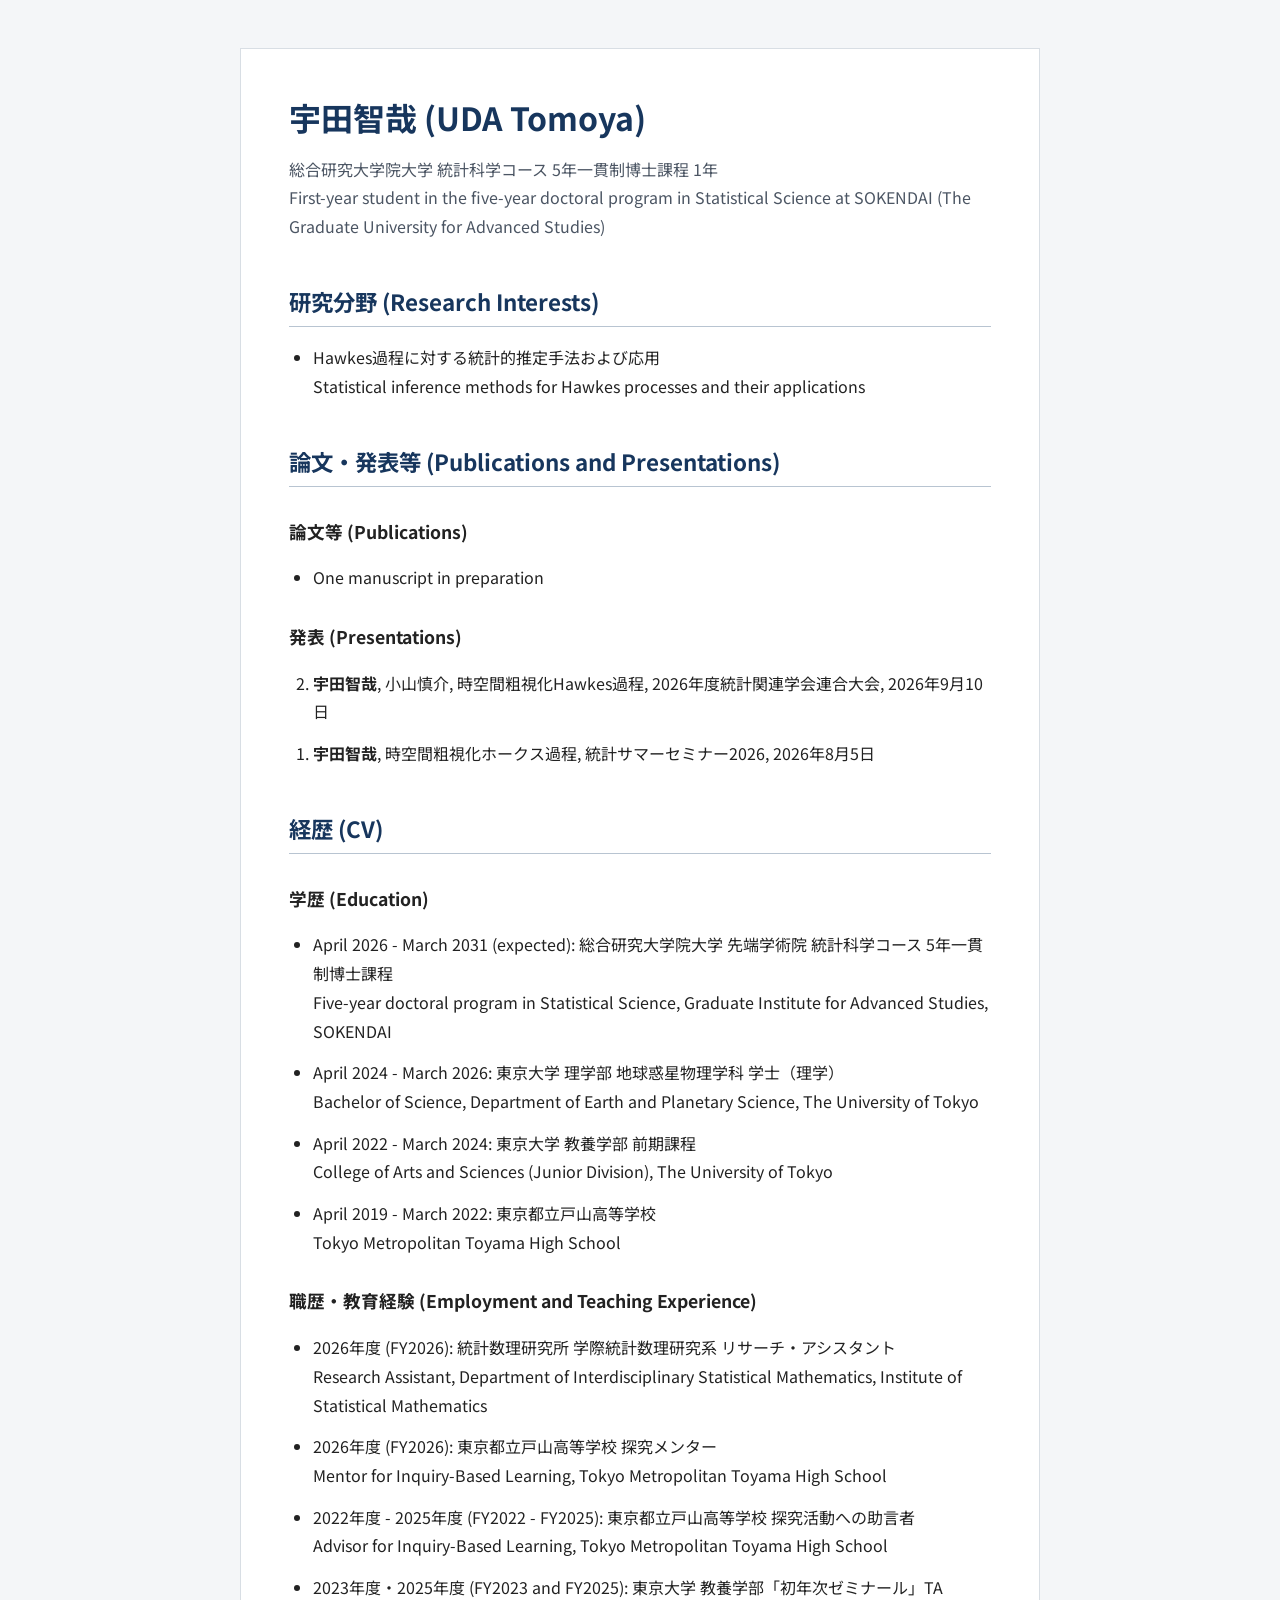
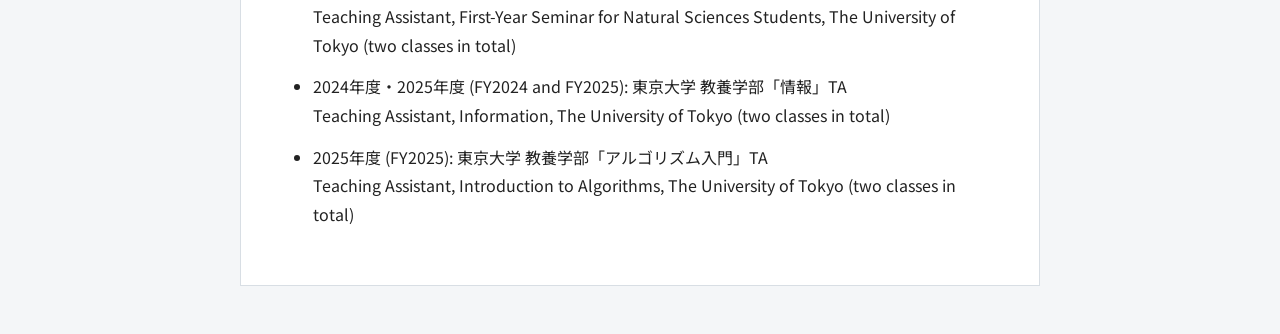
==== index.html @ 3a3ff89c "Create index.html" ====
<!DOCTYPE html>
<html lang="ja">
<head>
  <meta charset="UTF-8">
  <meta name="viewport" content="width=device-width, initial-scale=1.0">
  <title>宇田智哉 (UDA Tomoya)</title>
  <link rel="preconnect" href="https://fonts.googleapis.com">
  <link rel="preconnect" href="https://fonts.gstatic.com" crossorigin>
  <link href="https://fonts.googleapis.com/css2?family=Noto+Sans+JP:wght@400;700&amp;display=swap" rel="stylesheet">
  <style>
    * {
      box-sizing: border-box;
    }

    body {
      font-family: 'Noto Sans JP', sans-serif;
      margin: 0;
      color: #222;
      background: #f4f6f8;
      line-height: 1.8;
    }

    main {
      max-width: 800px;
      margin: 48px auto;
      padding: 40px 48px;
      background: #fff;
      border: 1px solid #d8dee4;
    }

    h1 {
      margin: 0;
      color: #17365d;
      font-size: 2rem;
    }

    h2 {
      margin-top: 2.5rem;
      margin-bottom: 1rem;
      padding-bottom: 0.3rem;
      color: #17365d;
      font-size: 1.4rem;
      border-bottom: 1px solid #b8c4d1;
    }

    h3 {
      margin-top: 1.8rem;
      margin-bottom: 0.5rem;
      font-size: 1.1rem;
    }

    .affiliation {
      margin-top: 0.5rem;
      color: #4b5563;
    }

    ul,
    ol {
      padding-left: 1.5rem;
    }

    li + li {
      margin-top: 0.8rem;
    }

    hr {
      display: none;
    }

    @media (max-width: 640px) {
      body {
        background: #fff;
      }

      main {
        margin: 0;
        padding: 28px 20px;
        border: 0;
      }

      h1 {
        font-size: 1.7rem;
      }
    }
  </style>
</head>
<body>
<main>
  <h1>宇田智哉 (UDA Tomoya)</h1>
  <p class="affiliation">
    総合研究大学院大学 統計科学コース 5年一貫制博士課程 1年<br>
    First-year student in the five-year doctoral program in Statistical Science at SOKENDAI (The Graduate University for Advanced Studies)
  </p>

  <hr>

  <h2>研究分野 (Research Interests)</h2>
  <ul>
    <li>
      Hawkes過程に対する統計的推定手法および応用<br>
      Statistical inference methods for Hawkes processes and their applications
    </li>
  </ul>

  <hr>

  <h2>論文・発表等 (Publications and Presentations)</h2>
  <h3>論文等 (Publications)</h3>
  <ul>
    <li>One manuscript in preparation</li>
  </ul>

  <h3>発表 (Presentations)</h3>
  <ol reversed>
    <li>
      <b>宇田智哉</b>, 小山慎介, 時空間粗視化Hawkes過程, 2026年度統計関連学会連合大会, 2026年9月10日
    </li>
    <li>
      <b>宇田智哉</b>, 時空間粗視化ホークス過程, 統計サマーセミナー2026, 2026年8月5日
    </li>
  </ol>

  <hr>

  <h2>経歴 (CV)</h2>
  <h3>学歴 (Education)</h3>
  <ul>
    <li>
      April 2026 - March 2031 (expected): 総合研究大学院大学 先端学術院 統計科学コース 5年一貫制博士課程<br>
      Five-year doctoral program in Statistical Science, Graduate Institute for Advanced Studies, SOKENDAI
    </li>
    <li>
      April 2024 - March 2026: 東京大学 理学部 地球惑星物理学科 学士（理学）<br>
      Bachelor of Science, Department of Earth and Planetary Science, The University of Tokyo
    </li>
    <li>
      April 2022 - March 2024: 東京大学 教養学部 前期課程<br>
      College of Arts and Sciences (Junior Division), The University of Tokyo
    </li>
    <li>
      April 2019 - March 2022: 東京都立戸山高等学校<br>
      Tokyo Metropolitan Toyama High School
    </li>
  </ul>

  <h3>職歴・教育経験 (Employment and Teaching Experience)</h3>
  <ul>
    <li>
      2026年度 (FY2026): 統計数理研究所 学際統計数理研究系 リサーチ・アシスタント<br>
      Research Assistant, Department of Interdisciplinary Statistical Mathematics, Institute of Statistical Mathematics
    </li>
    <li>
      2026年度 (FY2026): 東京都立戸山高等学校 探究メンター<br>
      Mentor for Inquiry-Based Learning, Tokyo Metropolitan Toyama High School
    </li>
    <li>
      2022年度 - 2025年度 (FY2022 - FY2025): 東京都立戸山高等学校 探究活動への助言者<br>
      Advisor for Inquiry-Based Learning, Tokyo Metropolitan Toyama High School
    </li>
    <li>
      2023年度・2025年度 (FY2023 and FY2025): 東京大学 教養学部「初年次ゼミナール」TA<br>
      Teaching Assistant, First-Year Seminar for Natural Sciences Students, The University of Tokyo (two classes in total)
    </li>
    <li>
      2024年度・2025年度 (FY2024 and FY2025): 東京大学 教養学部「情報」TA<br>
      Teaching Assistant, Information, The University of Tokyo (two classes in total)
    </li>
    <li>
      2025年度 (FY2025): 東京大学 教養学部「アルゴリズム入門」TA<br>
      Teaching Assistant, Introduction to Algorithms, The University of Tokyo (two classes in total)
    </li>
  </ul>
</main>
</body>
</html>
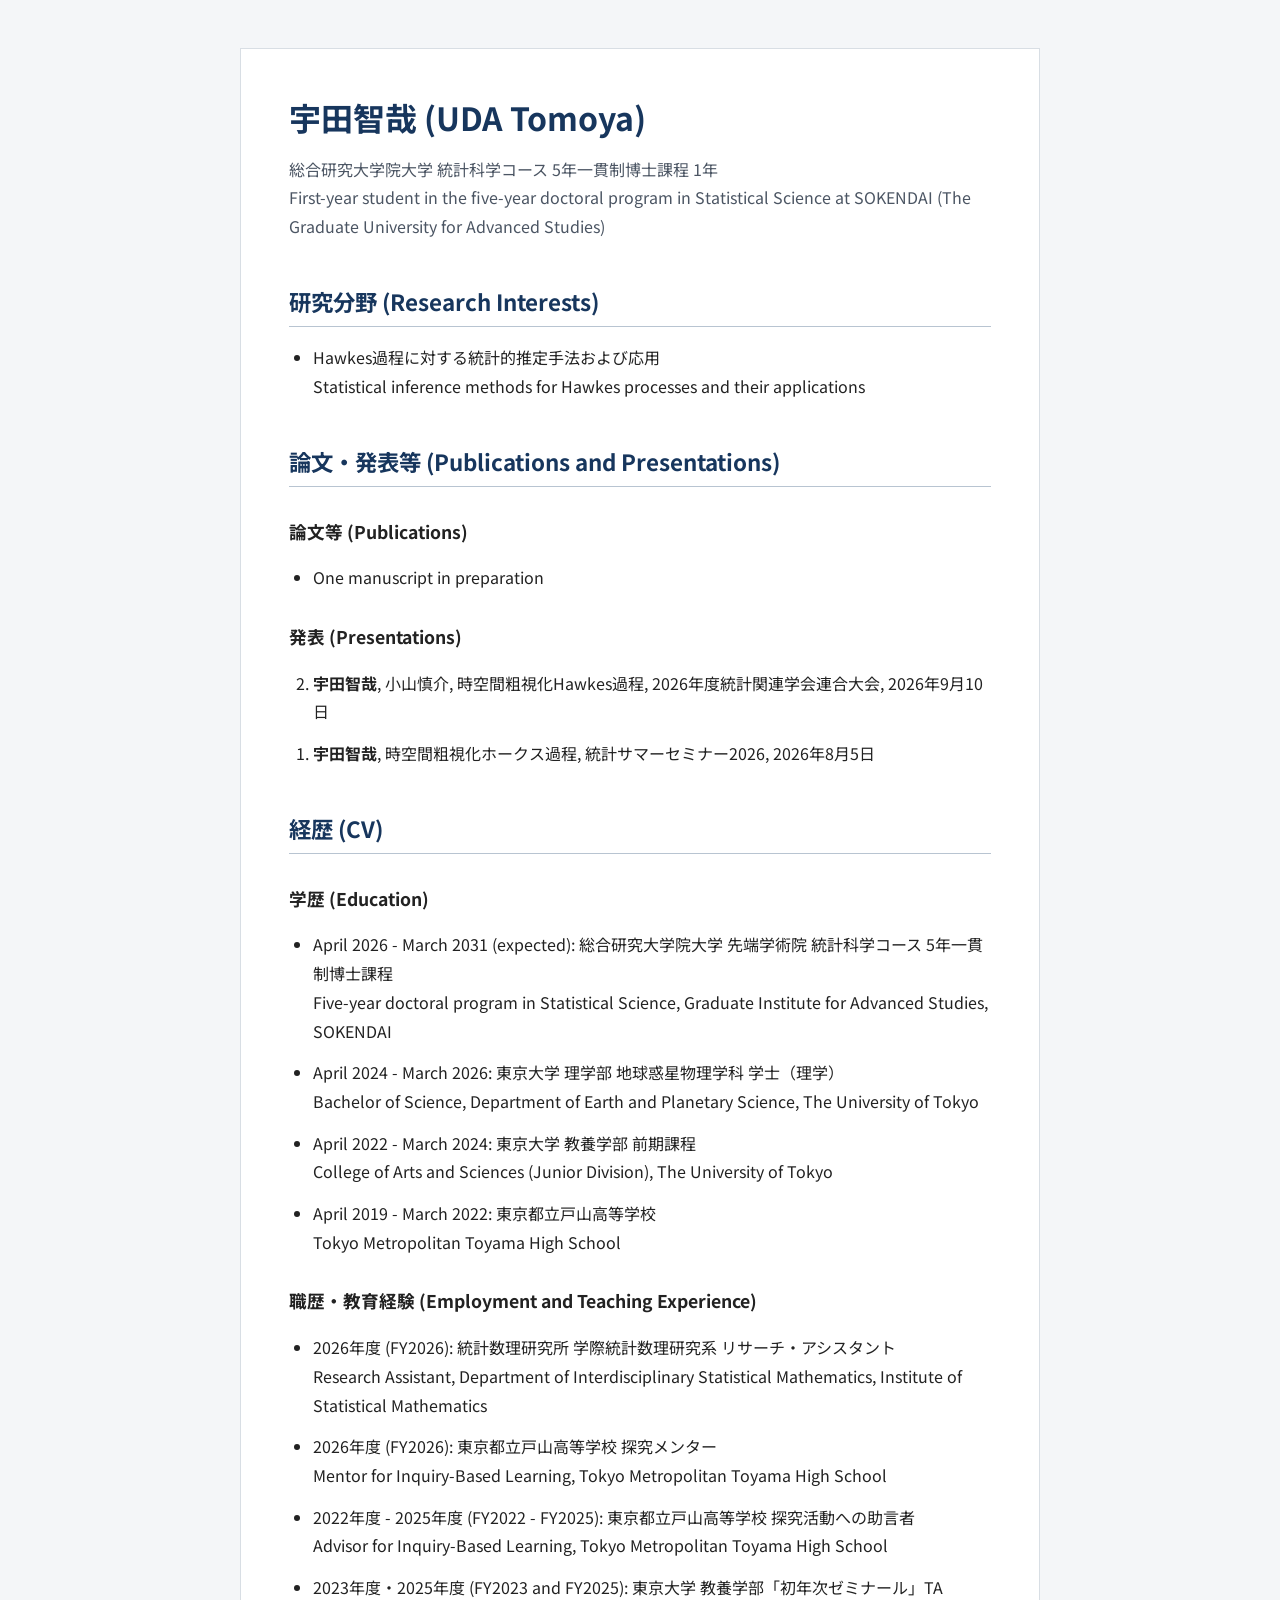
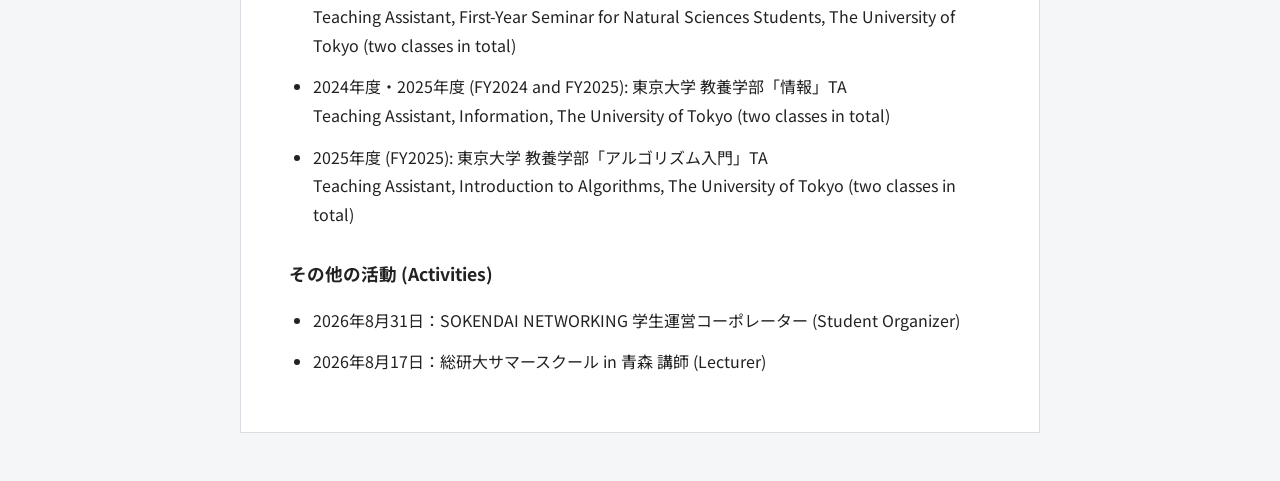
==== commit 61dc0779: "Add activities" ====
--- a/index.html
+++ b/index.html
@@ -170,6 +170,15 @@
       Teaching Assistant, Introduction to Algorithms, The University of Tokyo (two classes in total)
     </li>
   </ul>
+  <h3>その他の活動 (Activities)</h3>
+  <ul>
+    <li>
+      2026年8月31日：SOKENDAI NETWORKING 学生運営コーポレーター (Student Organizer)
+    </li>
+    <li>
+      2026年8月17日：総研大サマースクール in 青森 講師 (Lecturer)
+    </li>
+  </ul>
 </main>
 </body>
 </html>
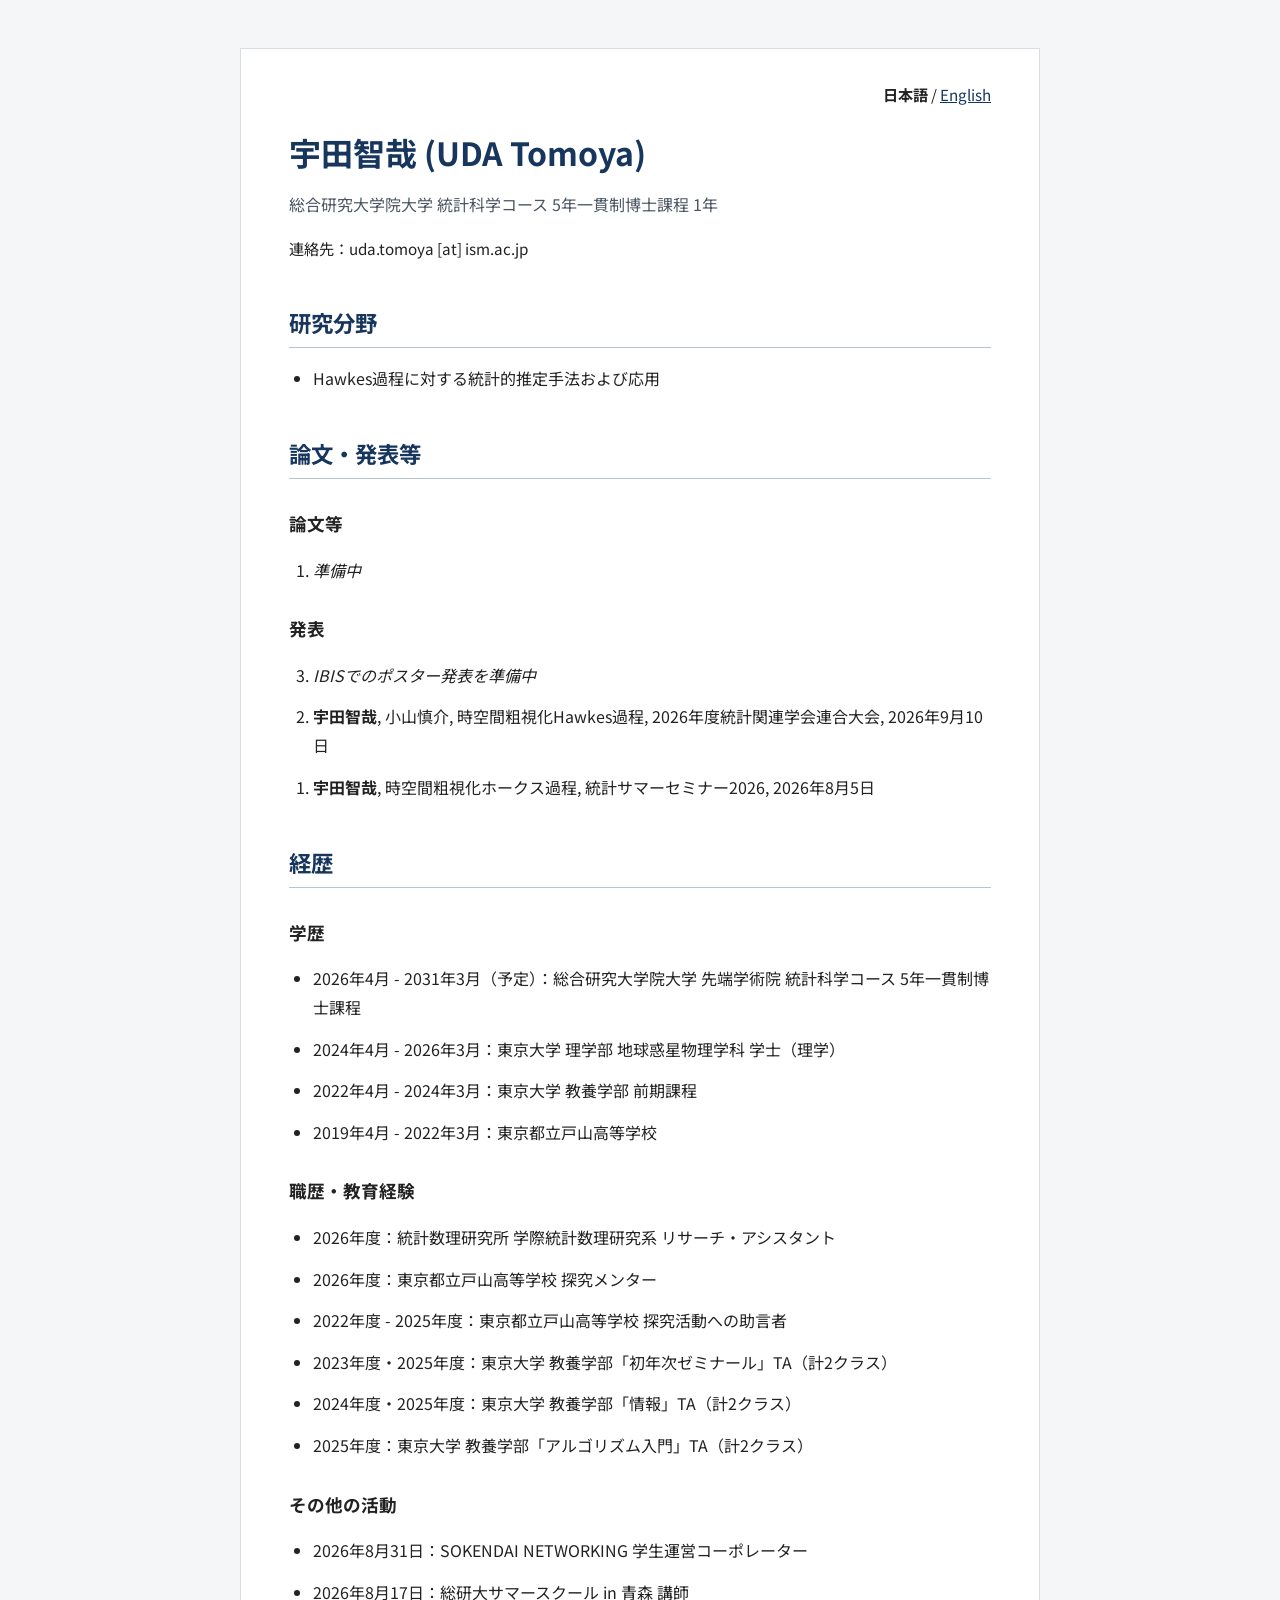
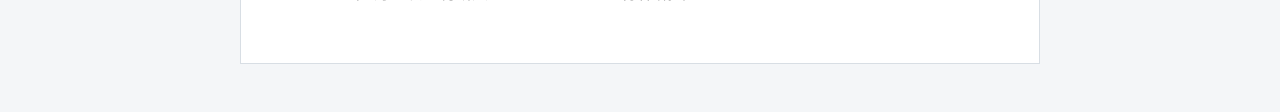
==== commit c490cccf: "Add Japanese and English pages" ====
--- a/index.html
+++ b/index.html
@@ -7,111 +7,40 @@
   <link rel="preconnect" href="https://fonts.googleapis.com">
   <link rel="preconnect" href="https://fonts.gstatic.com" crossorigin>
   <link href="https://fonts.googleapis.com/css2?family=Noto+Sans+JP:wght@400;700&amp;display=swap" rel="stylesheet">
-  <style>
-    * {
-      box-sizing: border-box;
-    }
-
-    body {
-      font-family: 'Noto Sans JP', sans-serif;
-      margin: 0;
-      color: #222;
-      background: #f4f6f8;
-      line-height: 1.8;
-    }
-
-    main {
-      max-width: 800px;
-      margin: 48px auto;
-      padding: 40px 48px;
-      background: #fff;
-      border: 1px solid #d8dee4;
-    }
-
-    h1 {
-      margin: 0;
-      color: #17365d;
-      font-size: 2rem;
-    }
-
-    h2 {
-      margin-top: 2.5rem;
-      margin-bottom: 1rem;
-      padding-bottom: 0.3rem;
-      color: #17365d;
-      font-size: 1.4rem;
-      border-bottom: 1px solid #b8c4d1;
-    }
-
-    h3 {
-      margin-top: 1.8rem;
-      margin-bottom: 0.5rem;
-      font-size: 1.1rem;
-    }
-
-    .affiliation {
-      margin-top: 0.5rem;
-      color: #4b5563;
-    }
-
-    ul,
-    ol {
-      padding-left: 1.5rem;
-    }
-
-    li + li {
-      margin-top: 0.8rem;
-    }
-
-    hr {
-      display: none;
-    }
-
-    @media (max-width: 640px) {
-      body {
-        background: #fff;
-      }
-
-      main {
-        margin: 0;
-        padding: 28px 20px;
-        border: 0;
-      }
-
-      h1 {
-        font-size: 1.7rem;
-      }
-    }
-  </style>
+  <link rel="stylesheet" href="style.css">
 </head>
 <body>
 <main>
+  <nav class="language-switch" aria-label="言語切り替え">
+    <span aria-current="page">日本語</span> / <a href="index_en.html" lang="en">English</a>
+  </nav>
+
   <h1>宇田智哉 (UDA Tomoya)</h1>
   <p class="affiliation">
-    総合研究大学院大学 統計科学コース 5年一貫制博士課程 1年<br>
-    First-year student in the five-year doctoral program in Statistical Science at SOKENDAI (The Graduate University for Advanced Studies)
+    総合研究大学院大学 統計科学コース 5年一貫制博士課程 1年
   </p>
+  <p class="contact">連絡先：uda.tomoya [at] ism.ac.jp</p>
 
   <hr>
 
-  <h2>研究分野 (Research Interests)</h2>
+  <h2>研究分野</h2>
   <ul>
-    <li>
-      Hawkes過程に対する統計的推定手法および応用<br>
-      Statistical inference methods for Hawkes processes and their applications
-    </li>
+    <li>Hawkes過程に対する統計的推定手法および応用</li>
   </ul>
 
   <hr>
 
-  <h2>論文・発表等 (Publications and Presentations)</h2>
-  <h3>論文等 (Publications)</h3>
-  <ul>
-    <li>One manuscript in preparation</li>
-  </ul>
+  <h2>論文・発表等</h2>
+  <h3>論文等</h3>
+  <ol reversed>
+    <li><i>準備中</i></li>
+  </ol>
 
-  <h3>発表 (Presentations)</h3>
+  <h3>発表</h3>
   <ol reversed>
+    <li>
+      <i>IBISでのポスター発表を準備中</i>
+    </li>
     <li>
       <b>宇田智哉</b>, 小山慎介, 時空間粗視化Hawkes過程, 2026年度統計関連学会連合大会, 2026年9月10日
     </li>
@@ -122,61 +51,52 @@
 
   <hr>
 
-  <h2>経歴 (CV)</h2>
-  <h3>学歴 (Education)</h3>
+  <h2>経歴</h2>
+  <h3>学歴</h3>
   <ul>
     <li>
-      April 2026 - March 2031 (expected): 総合研究大学院大学 先端学術院 統計科学コース 5年一貫制博士課程<br>
-      Five-year doctoral program in Statistical Science, Graduate Institute for Advanced Studies, SOKENDAI
+      2026年4月 - 2031年3月（予定）：総合研究大学院大学 先端学術院 統計科学コース 5年一貫制博士課程
     </li>
     <li>
-      April 2024 - March 2026: 東京大学 理学部 地球惑星物理学科 学士（理学）<br>
-      Bachelor of Science, Department of Earth and Planetary Science, The University of Tokyo
+      2024年4月 - 2026年3月：東京大学 理学部 地球惑星物理学科 学士（理学）
     </li>
     <li>
-      April 2022 - March 2024: 東京大学 教養学部 前期課程<br>
-      College of Arts and Sciences (Junior Division), The University of Tokyo
+      2022年4月 - 2024年3月：東京大学 教養学部 前期課程
     </li>
     <li>
-      April 2019 - March 2022: 東京都立戸山高等学校<br>
-      Tokyo Metropolitan Toyama High School
+      2019年4月 - 2022年3月：東京都立戸山高等学校
     </li>
   </ul>
 
-  <h3>職歴・教育経験 (Employment and Teaching Experience)</h3>
+  <h3>職歴・教育経験</h3>
   <ul>
     <li>
-      2026年度 (FY2026): 統計数理研究所 学際統計数理研究系 リサーチ・アシスタント<br>
-      Research Assistant, Department of Interdisciplinary Statistical Mathematics, Institute of Statistical Mathematics
+      2026年度：統計数理研究所 学際統計数理研究系 リサーチ・アシスタント
     </li>
     <li>
-      2026年度 (FY2026): 東京都立戸山高等学校 探究メンター<br>
-      Mentor for Inquiry-Based Learning, Tokyo Metropolitan Toyama High School
+      2026年度：東京都立戸山高等学校 探究メンター
     </li>
     <li>
-      2022年度 - 2025年度 (FY2022 - FY2025): 東京都立戸山高等学校 探究活動への助言者<br>
-      Advisor for Inquiry-Based Learning, Tokyo Metropolitan Toyama High School
+      2022年度 - 2025年度：東京都立戸山高等学校 探究活動への助言者
     </li>
     <li>
-      2023年度・2025年度 (FY2023 and FY2025): 東京大学 教養学部「初年次ゼミナール」TA<br>
-      Teaching Assistant, First-Year Seminar for Natural Sciences Students, The University of Tokyo (two classes in total)
+      2023年度・2025年度：東京大学 教養学部「初年次ゼミナール」TA（計2クラス）
     </li>
     <li>
-      2024年度・2025年度 (FY2024 and FY2025): 東京大学 教養学部「情報」TA<br>
-      Teaching Assistant, Information, The University of Tokyo (two classes in total)
+      2024年度・2025年度：東京大学 教養学部「情報」TA（計2クラス）
     </li>
     <li>
-      2025年度 (FY2025): 東京大学 教養学部「アルゴリズム入門」TA<br>
-      Teaching Assistant, Introduction to Algorithms, The University of Tokyo (two classes in total)
+      2025年度：東京大学 教養学部「アルゴリズム入門」TA（計2クラス）
     </li>
   </ul>
-  <h3>その他の活動 (Activities)</h3>
+
+  <h3>その他の活動</h3>
   <ul>
     <li>
-      2026年8月31日：SOKENDAI NETWORKING 学生運営コーポレーター (Student Organizer)
+      2026年8月31日：SOKENDAI NETWORKING 学生運営コーポレーター
     </li>
     <li>
-      2026年8月17日：総研大サマースクール in 青森 講師 (Lecturer)
+      2026年8月17日：総研大サマースクール in 青森 講師
     </li>
   </ul>
 </main>
--- a/style.css
+++ b/style.css
@@ -0,0 +1,93 @@
+* {
+  box-sizing: border-box;
+}
+
+body {
+  font-family: 'Noto Sans JP', sans-serif;
+  margin: 0;
+  color: #222;
+  background: #f4f6f8;
+  line-height: 1.8;
+}
+
+main {
+  max-width: 800px;
+  margin: 48px auto;
+  padding: 32px 48px 40px;
+  background: #fff;
+  border: 1px solid #d8dee4;
+}
+
+.language-switch {
+  margin: 0 0 1rem;
+  text-align: right;
+  font-size: 0.95rem;
+}
+
+.language-switch a {
+  color: #17365d;
+}
+
+.language-switch [aria-current="page"] {
+  font-weight: 700;
+}
+
+h1 {
+  margin: 0;
+  color: #17365d;
+  font-size: 2rem;
+}
+
+h2 {
+  margin-top: 2.5rem;
+  margin-bottom: 1rem;
+  padding-bottom: 0.3rem;
+  color: #17365d;
+  font-size: 1.4rem;
+  border-bottom: 1px solid #b8c4d1;
+}
+
+h3 {
+  margin-top: 1.8rem;
+  margin-bottom: 0.5rem;
+  font-size: 1.1rem;
+}
+
+.affiliation {
+  margin-top: 0.5rem;
+  color: #4b5563;
+}
+
+.contact {
+  margin: 0.5rem 0 0;
+  font-size: 0.95rem;
+}
+
+ul,
+ol {
+  padding-left: 1.5rem;
+}
+
+li + li {
+  margin-top: 0.8rem;
+}
+
+hr {
+  display: none;
+}
+
+@media (max-width: 640px) {
+  body {
+    background: #fff;
+  }
+
+  main {
+    margin: 0;
+    padding: 20px;
+    border: 0;
+  }
+
+  h1 {
+    font-size: 1.7rem;
+  }
+}
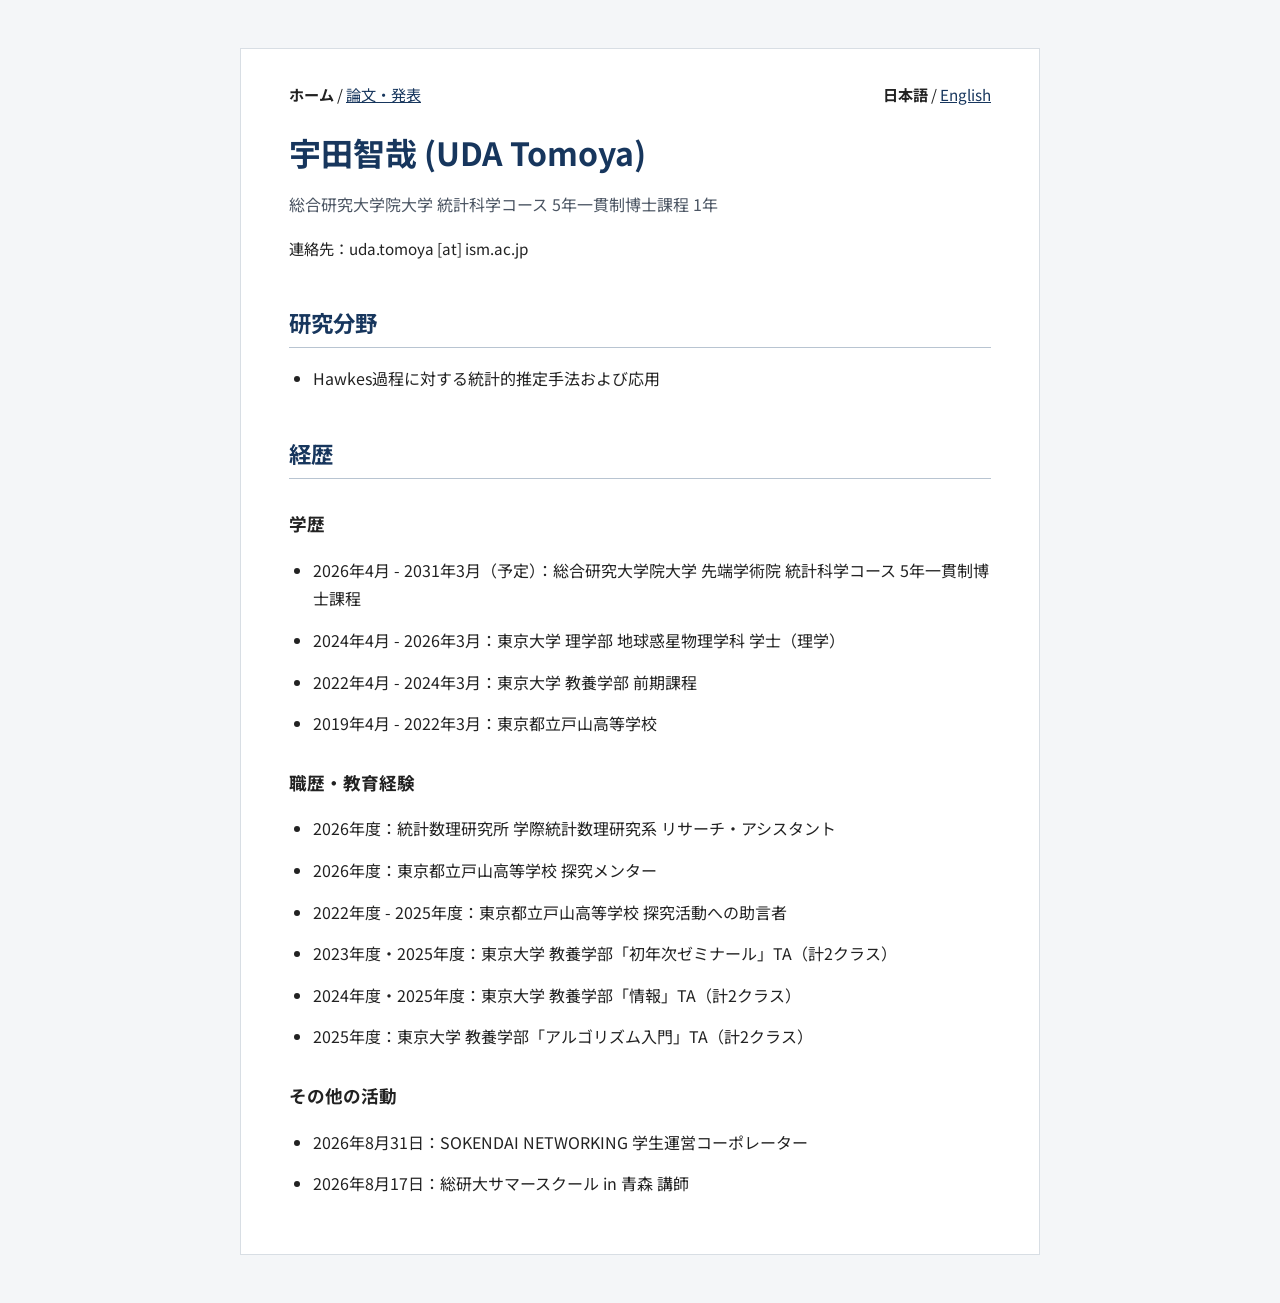
==== commit c74c7363: "Separate home and publications pages" ====
--- a/index.html
+++ b/index.html
@@ -11,9 +11,14 @@
 </head>
 <body>
 <main>
-  <nav class="language-switch" aria-label="言語切り替え">
-    <span aria-current="page">日本語</span> / <a href="index_en.html" lang="en">English</a>
-  </nav>
+  <div class="top-nav">
+    <nav class="page-nav" aria-label="主なページ">
+      <span aria-current="page">ホーム</span> / <a href="publications/">論文・発表</a>
+    </nav>
+    <nav class="language-switch" aria-label="言語切り替え">
+      <span aria-current="page">日本語</span> / <a href="en/" lang="en">English</a>
+    </nav>
+  </div>
 
   <h1>宇田智哉 (UDA Tomoya)</h1>
   <p class="affiliation">
@@ -27,27 +32,6 @@
   <ul>
     <li>Hawkes過程に対する統計的推定手法および応用</li>
   </ul>
-
-  <hr>
-
-  <h2>論文・発表等</h2>
-  <h3>論文等</h3>
-  <ol reversed>
-    <li><i>準備中</i></li>
-  </ol>
-
-  <h3>発表</h3>
-  <ol reversed>
-    <li>
-      <i>IBISでのポスター発表を準備中</i>
-    </li>
-    <li>
-      <b>宇田智哉</b>, 小山慎介, 時空間粗視化Hawkes過程, 2026年度統計関連学会連合大会, 2026年9月10日
-    </li>
-    <li>
-      <b>宇田智哉</b>, 時空間粗視化ホークス過程, 統計サマーセミナー2026, 2026年8月5日
-    </li>
-  </ol>
 
   <hr>
 
--- a/style.css
+++ b/style.css
@@ -18,17 +18,19 @@
   border: 1px solid #d8dee4;
 }
 
-.language-switch {
+.top-nav {
+  display: flex;
+  justify-content: space-between;
+  gap: 1rem;
   margin: 0 0 1rem;
-  text-align: right;
   font-size: 0.95rem;
 }
 
-.language-switch a {
+.top-nav a {
   color: #17365d;
 }
 
-.language-switch [aria-current="page"] {
+.top-nav [aria-current="page"] {
   font-weight: 700;
 }
 
@@ -87,6 +89,12 @@
     border: 0;
   }
 
+  .top-nav {
+    align-items: flex-end;
+    flex-direction: column-reverse;
+    gap: 0.25rem;
+  }
+
   h1 {
     font-size: 1.7rem;
   }
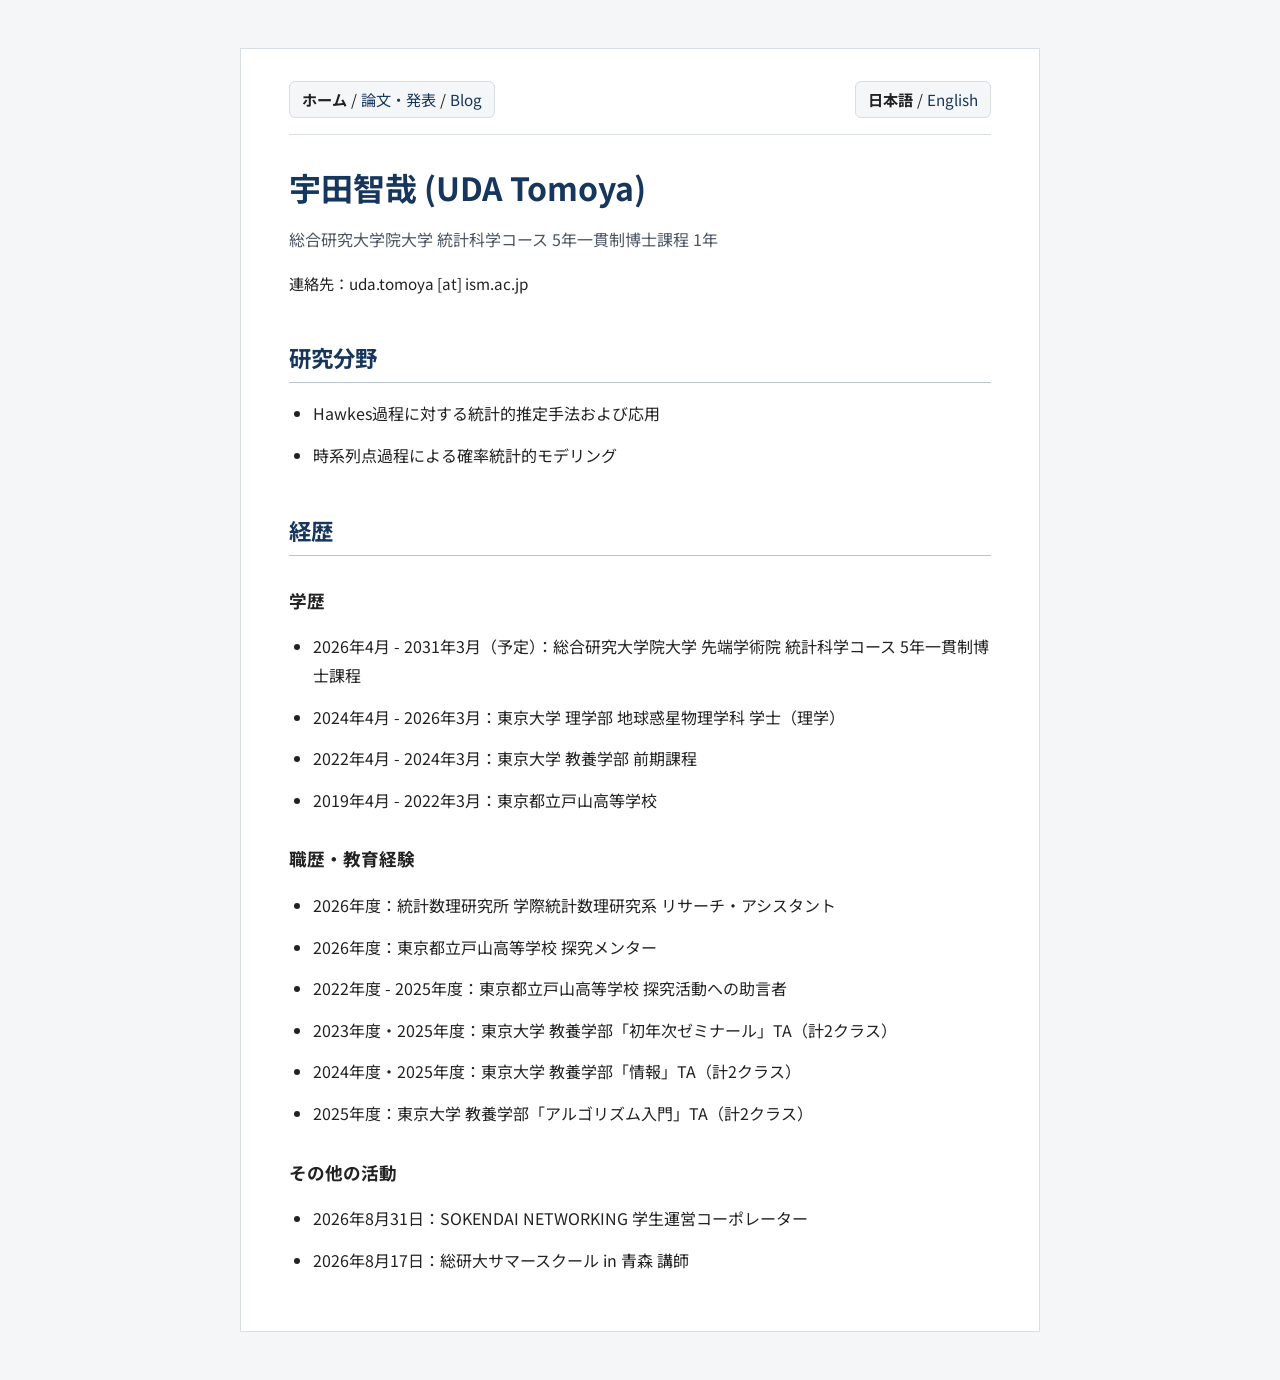
==== commit 4317010e: "Add Blog navigation" ====
--- a/index.html
+++ b/index.html
@@ -13,7 +13,7 @@
 <main>
   <div class="top-nav">
     <nav class="page-nav" aria-label="主なページ">
-      <span aria-current="page">ホーム</span> / <a href="publications/">論文・発表</a>
+      <span aria-current="page">ホーム</span> / <a href="publications/">論文・発表</a> / <a href="blog/">Blog</a>
     </nav>
     <nav class="language-switch" aria-label="言語切り替え">
       <span aria-current="page">日本語</span> / <a href="en/" lang="en">English</a>
@@ -31,6 +31,7 @@
   <h2>研究分野</h2>
   <ul>
     <li>Hawkes過程に対する統計的推定手法および応用</li>
+    <li>時系列点過程による確率統計的モデリング</li>
   </ul>
 
   <hr>
--- a/style.css
+++ b/style.css
@@ -21,13 +21,34 @@
 .top-nav {
   display: flex;
   justify-content: space-between;
+  align-items: stretch;
   gap: 1rem;
-  margin: 0 0 1rem;
+  margin: 0 0 1.5rem;
+  padding-bottom: 1rem;
+  border-bottom: 1px solid #d8dee4;
   font-size: 0.95rem;
+}
+
+.page-nav,
+.language-switch {
+  display: flex;
+  align-items: center;
+  gap: 0.25rem;
+  min-height: 2.25rem;
+  padding: 0.25rem 0.75rem;
+  background: #f4f6f8;
+  border: 1px solid #d8dee4;
+  border-radius: 6px;
 }
 
 .top-nav a {
   color: #17365d;
+  text-decoration: none;
+}
+
+.top-nav a:hover {
+  text-decoration: underline;
+  text-underline-offset: 0.2em;
 }
 
 .top-nav [aria-current="page"] {
@@ -65,6 +86,23 @@
   font-size: 0.95rem;
 }
 
+.post-meta {
+  margin-top: 0.5rem;
+  color: #4b5563;
+}
+
+.placeholder {
+  padding-left: 1rem;
+  color: #4b5563;
+  border-left: 3px solid #b8c4d1;
+}
+
+.translation-note {
+  margin-top: 2.5rem;
+  color: #6b7280;
+  text-align: right;
+}
+
 ul,
 ol {
   padding-left: 1.5rem;
@@ -90,9 +128,13 @@
   }
 
   .top-nav {
-    align-items: flex-end;
-    flex-direction: column-reverse;
-    gap: 0.25rem;
+    flex-direction: column;
+    gap: 0.5rem;
+  }
+
+  .page-nav,
+  .language-switch {
+    justify-content: center;
   }
 
   h1 {
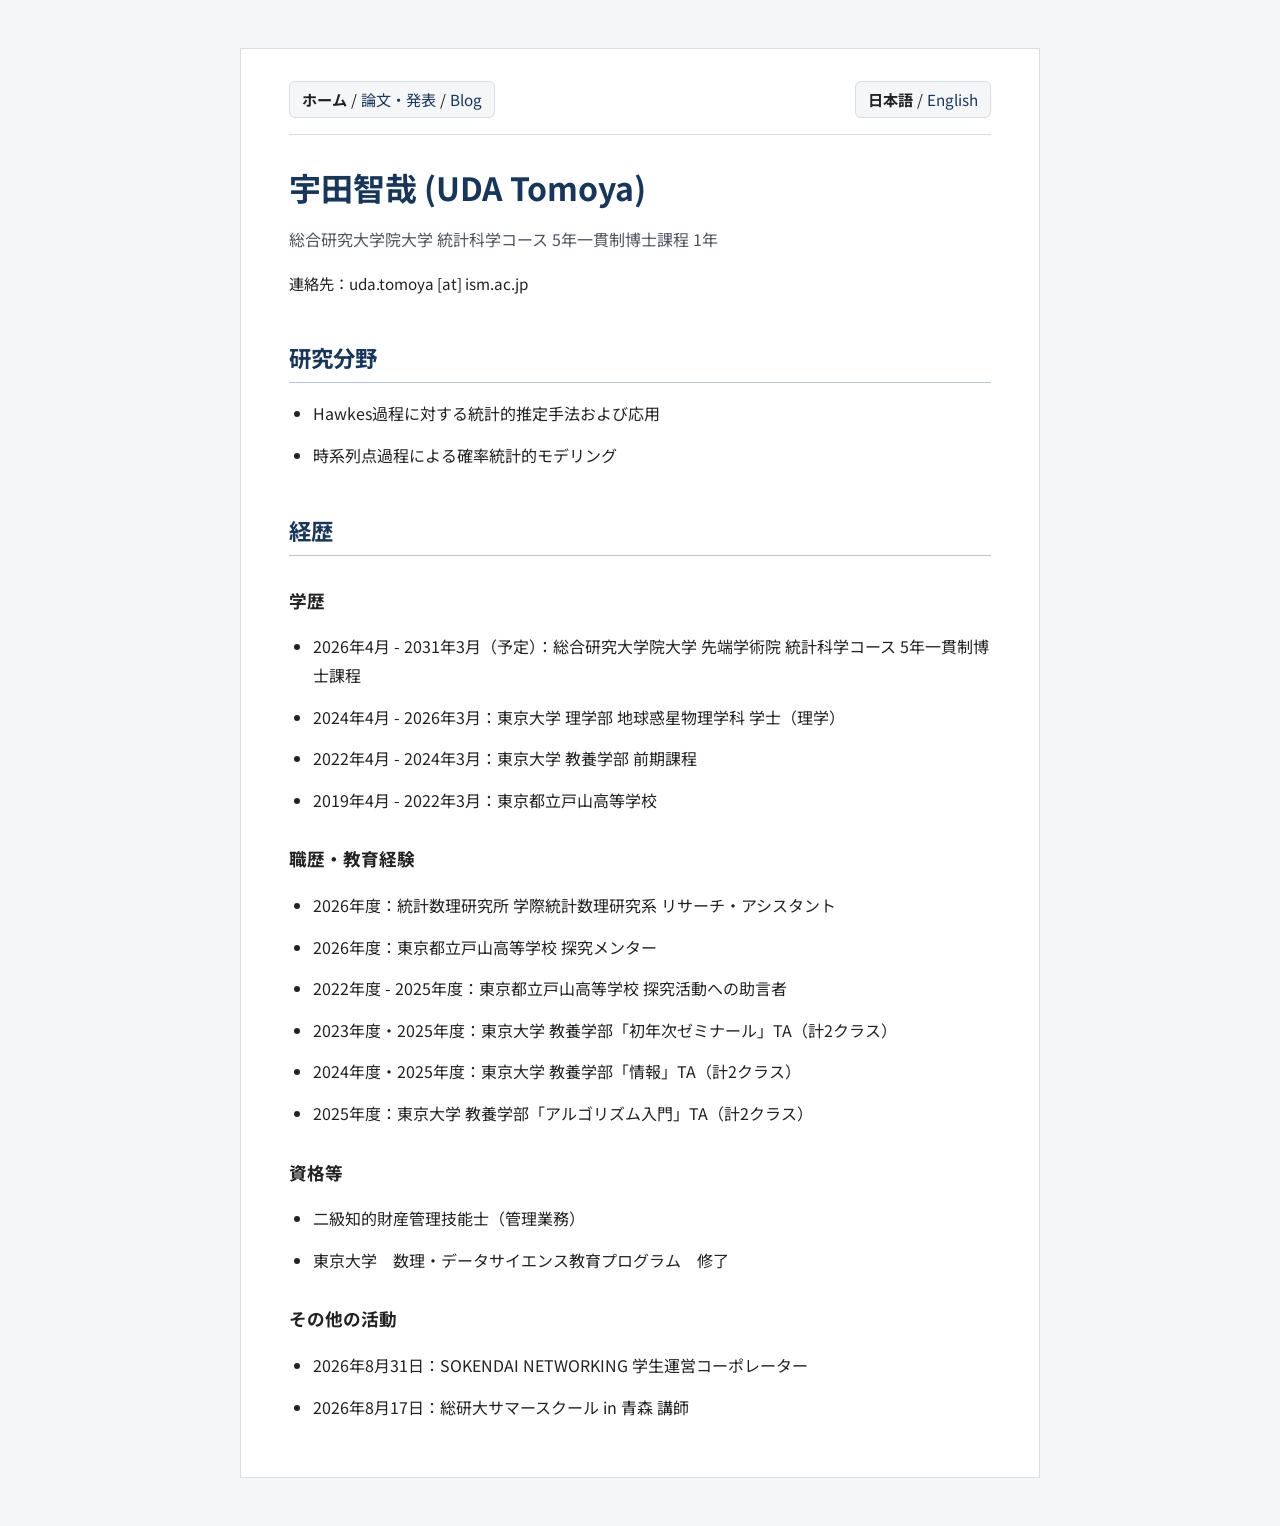
==== commit 6541da1b: "Add qualifications" ====
--- a/index.html
+++ b/index.html
@@ -7,7 +7,7 @@
   <link rel="preconnect" href="https://fonts.googleapis.com">
   <link rel="preconnect" href="https://fonts.gstatic.com" crossorigin>
   <link href="https://fonts.googleapis.com/css2?family=Noto+Sans+JP:wght@400;700&amp;display=swap" rel="stylesheet">
-  <link rel="stylesheet" href="style.css">
+  <link rel="stylesheet" href="style.css?v=20260912">
 </head>
 <body>
 <main>
@@ -75,6 +75,12 @@
     </li>
   </ul>
 
+  <h3>資格等</h3>
+  <ul>
+    <li>二級知的財産管理技能士（管理業務）</li>
+    <li>東京大学　数理・データサイエンス教育プログラム　修了</li>
+  </ul>
+
   <h3>その他の活動</h3>
   <ul>
     <li>
